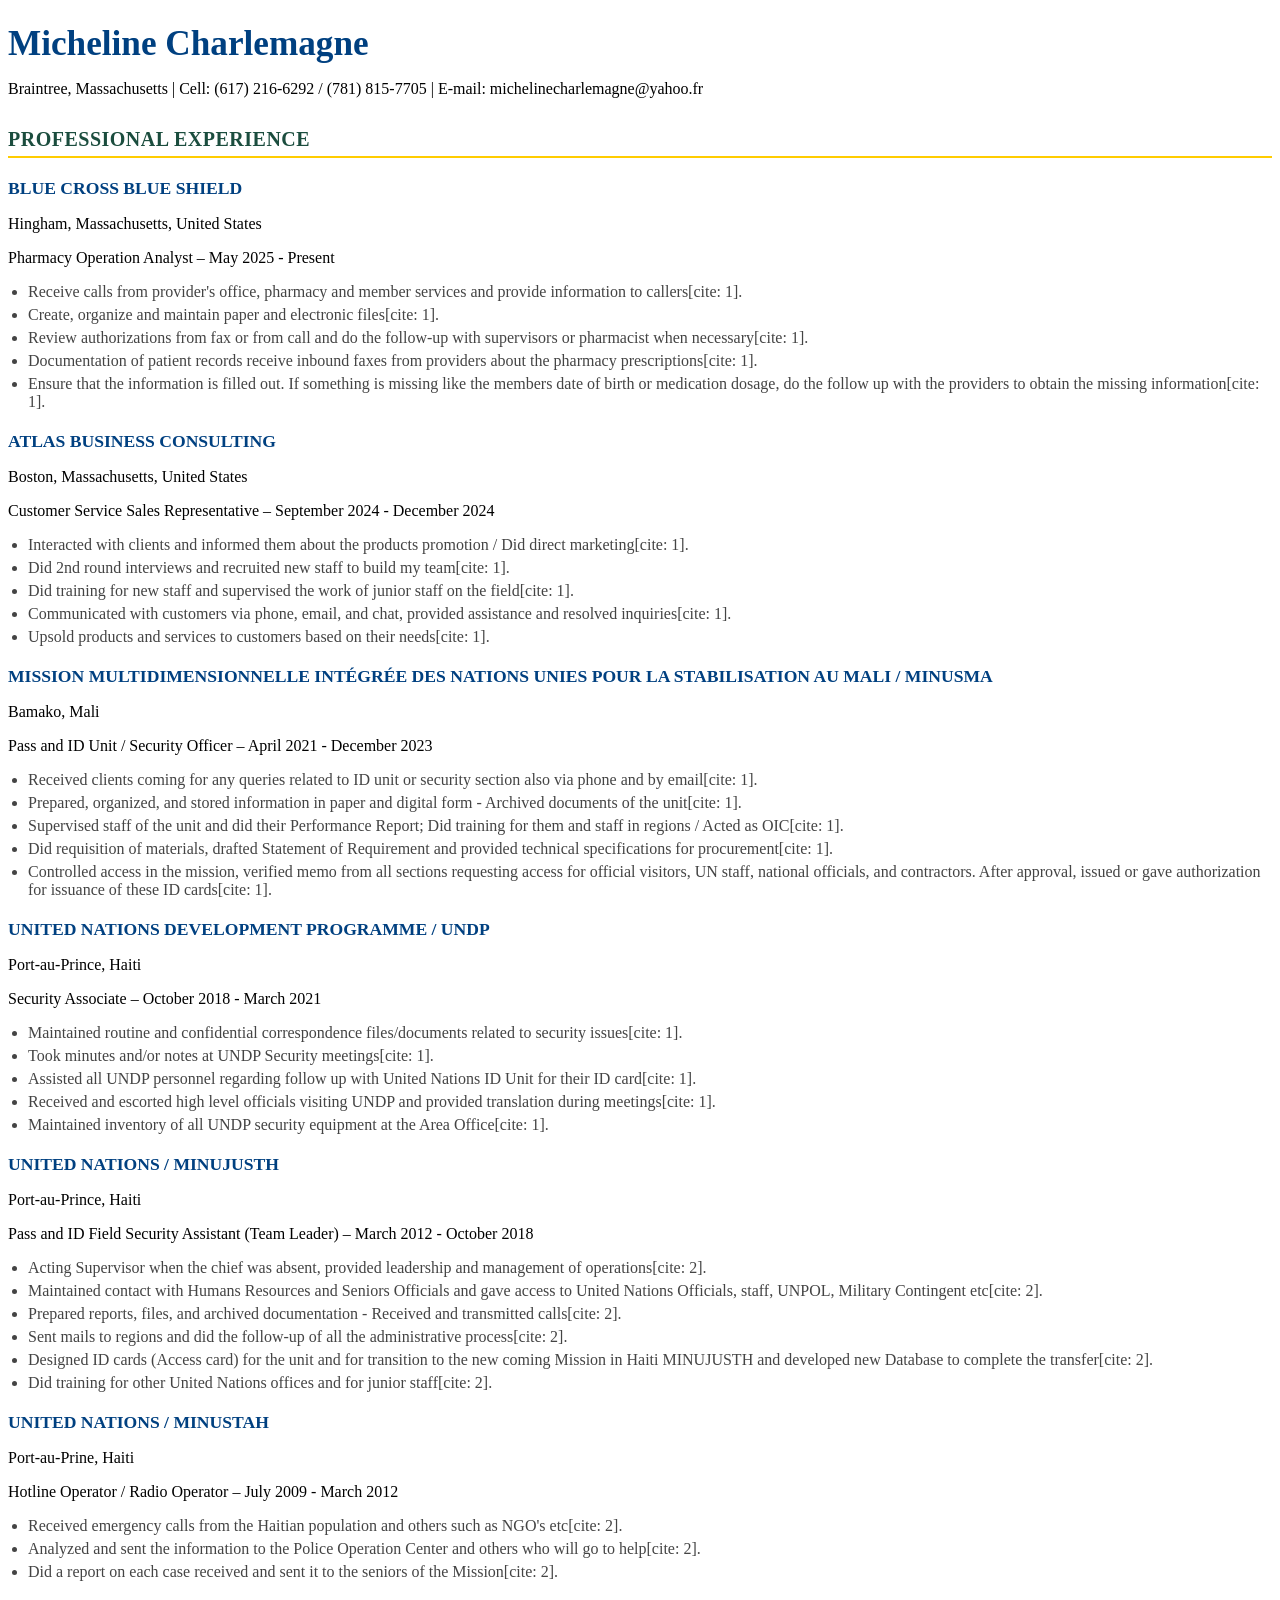
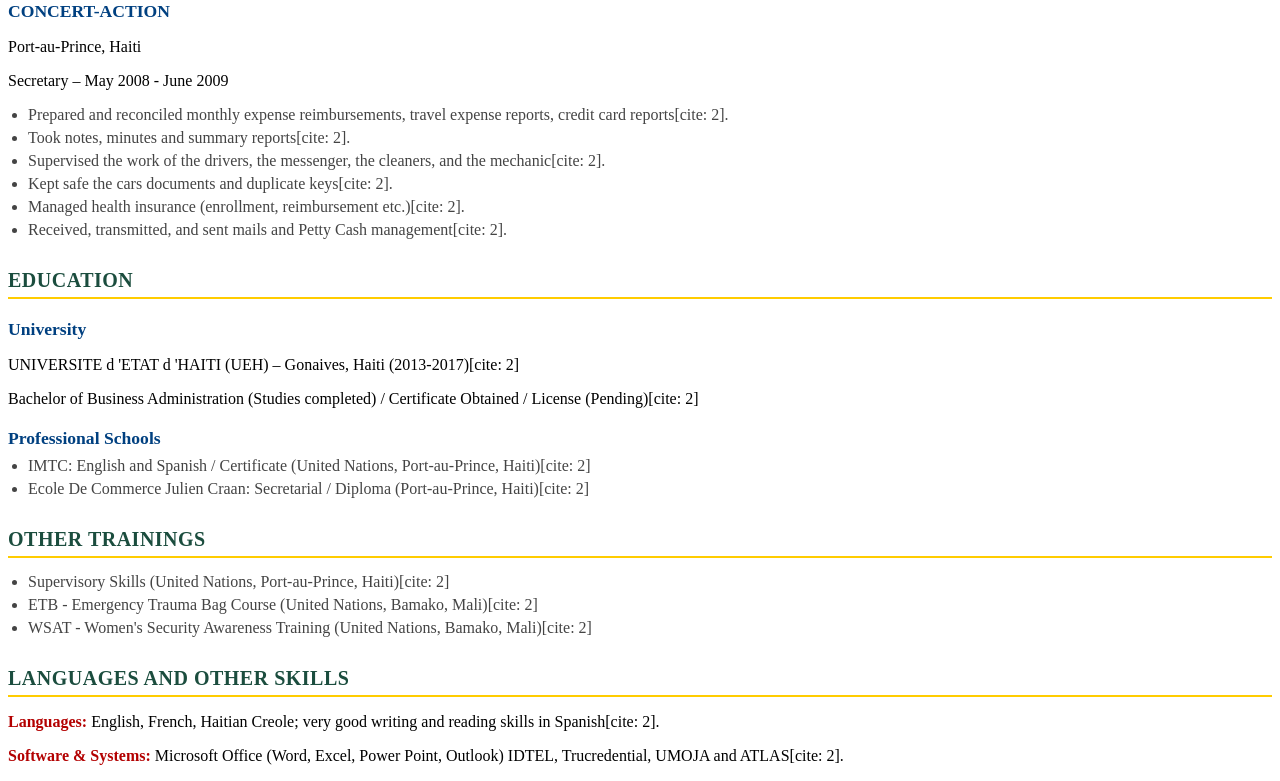
==== index.html @ b06e0fcf "Add files via upload" ====
<!DOCTYPE html>
<html lang="en">
<head>
    <meta charset="UTF-8">
    <title>Micheline Charlemagne - Resume</title>
    <link rel="stylesheet" href="style02.css"> 
</head>
<body>

    <h1>Micheline Charlemagne</h1>
    <p>Braintree, Massachusetts | Cell: (617) 216-6292 / (781) 815-7705 | E-mail: michelinecharlemagne@yahoo.fr</p>

    <h2>Professional Experience</h2>

    <h3>BLUE CROSS BLUE SHIELD</h3>
    <p>Hingham, Massachusetts, United States</p>
    <p>Pharmacy Operation Analyst – May 2025 - Present</p>
    <ul>
        <li>Receive calls from provider's office, pharmacy and member services and provide information to callers[cite: 1].</li>
        <li>Create, organize and maintain paper and electronic files[cite: 1].</li>
        <li>Review authorizations from fax or from call and do the follow-up with supervisors or pharmacist when necessary[cite: 1].</li>
        <li>Documentation of patient records receive inbound faxes from providers about the pharmacy prescriptions[cite: 1].</li>
        <li>Ensure that the information is filled out. If something is missing like the members date of birth or medication dosage, do the follow up with the providers to obtain the missing information[cite: 1].</li>
    </ul>

    <h3>ATLAS BUSINESS CONSULTING</h3>
    <p>Boston, Massachusetts, United States</p>
    <p>Customer Service Sales Representative – September 2024 - December 2024</p>
    <ul>
        <li>Interacted with clients and informed them about the products promotion / Did direct marketing[cite: 1].</li>
        <li>Did 2nd round interviews and recruited new staff to build my team[cite: 1].</li>
        <li>Did training for new staff and supervised the work of junior staff on the field[cite: 1].</li>
        <li>Communicated with customers via phone, email, and chat, provided assistance and resolved inquiries[cite: 1].</li>
        <li>Upsold products and services to customers based on their needs[cite: 1].</li>
    </ul>

    <h3>MISSION MULTIDIMENSIONNELLE INTÉGRÉE DES NATIONS UNIES POUR LA STABILISATION AU MALI / MINUSMA</h3>
    <p>Bamako, Mali</p>
    <p>Pass and ID Unit / Security Officer – April 2021 - December 2023</p>
    <ul>
        <li>Received clients coming for any queries related to ID unit or security section also via phone and by email[cite: 1].</li>
        <li>Prepared, organized, and stored information in paper and digital form - Archived documents of the unit[cite: 1].</li>
        <li>Supervised staff of the unit and did their Performance Report; Did training for them and staff in regions / Acted as OIC[cite: 1].</li>
        <li>Did requisition of materials, drafted Statement of Requirement and provided technical specifications for procurement[cite: 1].</li>
        <li>Controlled access in the mission, verified memo from all sections requesting access for official visitors, UN staff, national officials, and contractors. After approval, issued or gave authorization for issuance of these ID cards[cite: 1].</li>
    </ul>

    <h3>UNITED NATIONS DEVELOPMENT PROGRAMME / UNDP</h3>
    <p>Port-au-Prince, Haiti</p>
    <p>Security Associate – October 2018 - March 2021</p>
    <ul>
        <li>Maintained routine and confidential correspondence files/documents related to security issues[cite: 1].</li>
        <li>Took minutes and/or notes at UNDP Security meetings[cite: 1].</li>
        <li>Assisted all UNDP personnel regarding follow up with United Nations ID Unit for their ID card[cite: 1].</li>
        <li>Received and escorted high level officials visiting UNDP and provided translation during meetings[cite: 1].</li>
        <li>Maintained inventory of all UNDP security equipment at the Area Office[cite: 1].</li>
    </ul>

    <h3>UNITED NATIONS / MINUJUSTH</h3>
    <p>Port-au-Prince, Haiti</p>
    <p>Pass and ID Field Security Assistant (Team Leader) – March 2012 - October 2018</p>
    <ul>
        <li>Acting Supervisor when the chief was absent, provided leadership and management of operations[cite: 2].</li>
        <li>Maintained contact with Humans Resources and Seniors Officials and gave access to United Nations Officials, staff, UNPOL, Military Contingent etc[cite: 2].</li>
        <li>Prepared reports, files, and archived documentation - Received and transmitted calls[cite: 2].</li>
        <li>Sent mails to regions and did the follow-up of all the administrative process[cite: 2].</li>
        <li>Designed ID cards (Access card) for the unit and for transition to the new coming Mission in Haiti MINUJUSTH and developed new Database to complete the transfer[cite: 2].</li>
        <li>Did training for other United Nations offices and for junior staff[cite: 2].</li>
    </ul>

    <h3>UNITED NATIONS / MINUSTAH</h3>
    <p>Port-au-Prine, Haiti</p>
    <p>Hotline Operator / Radio Operator – July 2009 - March 2012</p>
    <ul>
        <li>Received emergency calls from the Haitian population and others such as NGO's etc[cite: 2].</li>
        <li>Analyzed and sent the information to the Police Operation Center and others who will go to help[cite: 2].</li>
        <li>Did a report on each case received and sent it to the seniors of the Mission[cite: 2].</li>
    </ul>

    <h3>CONCERT-ACTION</h3>
    <p>Port-au-Prince, Haiti</p>
    <p>Secretary – May 2008 - June 2009</p>
    <ul>
        <li>Prepared and reconciled monthly expense reimbursements, travel expense reports, credit card reports[cite: 2].</li>
        <li>Took notes, minutes and summary reports[cite: 2].</li>
        <li>Supervised the work of the drivers, the messenger, the cleaners, and the mechanic[cite: 2].</li>
        <li>Kept safe the cars documents and duplicate keys[cite: 2].</li>
        <li>Managed health insurance (enrollment, reimbursement etc.)[cite: 2].</li>
        <li>Received, transmitted, and sent mails and Petty Cash management[cite: 2].</li>
    </ul>

    <h2>Education</h2>

    <h3>University</h3>
    <p>UNIVERSITE d 'ETAT d 'HAITI (UEH) – Gonaives, Haiti (2013-2017)[cite: 2]</p>
    <p>Bachelor of Business Administration (Studies completed) / Certificate Obtained / License (Pending)[cite: 2]</p>

    <h3>Professional Schools</h3>
    <ul>
        <li>IMTC: English and Spanish / Certificate (United Nations, Port-au-Prince, Haiti)[cite: 2]</li>
        <li>Ecole De Commerce Julien Craan: Secretarial / Diploma (Port-au-Prince, Haiti)[cite: 2]</li>
    </ul>

    <h2>Other Trainings</h2>
    <ul>
        <li>Supervisory Skills (United Nations, Port-au-Prince, Haiti)[cite: 2]</li>
        <li>ETB - Emergency Trauma Bag Course (United Nations, Bamako, Mali)[cite: 2]</li>
        <li>WSAT - Women's Security Awareness Training (United Nations, Bamako, Mali)[cite: 2]</li>
    </ul>

    <h2>Languages and Other Skills</h2>
    <p><strong>Languages:</strong> English, French, Haitian Creole; very good writing and reading skills in Spanish[cite: 2].</p>
    <p><strong>Software & Systems:</strong> Microsoft Office (Word, Excel, Power Point, Outlook) IDTEL, Trucredential, UMOJA and ATLAS[cite: 2].</p>

</body>
</html>
---- style02.css ----
CSS
body {
    font-family: Arial, sans-serif;
    line-height: 1.6;
    color: #333333;
    max-width: 850px;
    margin: 0 auto;
    padding: 30px;
    background-color: #f4f6f8;
}

header {
    link rel="stylecss2"href=stule.css2">
    text-align: center;
    background-color: #ffffff;
    padding: 20px;
    border-top: 4px solid #004080; /* Blue */
    margin-bottom: 20px;
    box-shadow: 0 1px 3px rgba(0,0,0,0.1);
}

h1 {
    color: #004080; /* Blue */
    margin-bottom: 8px;
    font-size: 2.2em;
}

address {
    font-style: normal;
    color: #555555;
}

address p {
    display: inline;
    margin: 0 10px;
}

main {
    background-color: #ffffff;
    padding: 30px;
    box-shadow: 0 1px 3px rgba(0,0,0,0.1);
}

h2 {
    color: #1b4d3e; /* Green */
    border-bottom: 2px solid #ffcc00; /* Yellow */
    padding-bottom: 5px;
    margin-top: 30px;
    margin-bottom: 15px;
    font-size: 1.25em;
    text-transform: uppercase;
    letter-spacing: 0.5px;
}

h3 {
    color: #004080; /* Blue */
    margin-top: 20px;
    margin-bottom: 5px;
    font-size: 1.1em;
}

article {
    margin-bottom: 20px;
}

article p {
    margin: 3px 0;
}

strong {
    color: #b30000; /* Red accent for key entity highlights */
}

ul {
    margin-top: 8px;
    margin-bottom: 15px;
    padding-left: 20px;
}

li {
    margin-bottom: 5px;
    color: #444444;
}
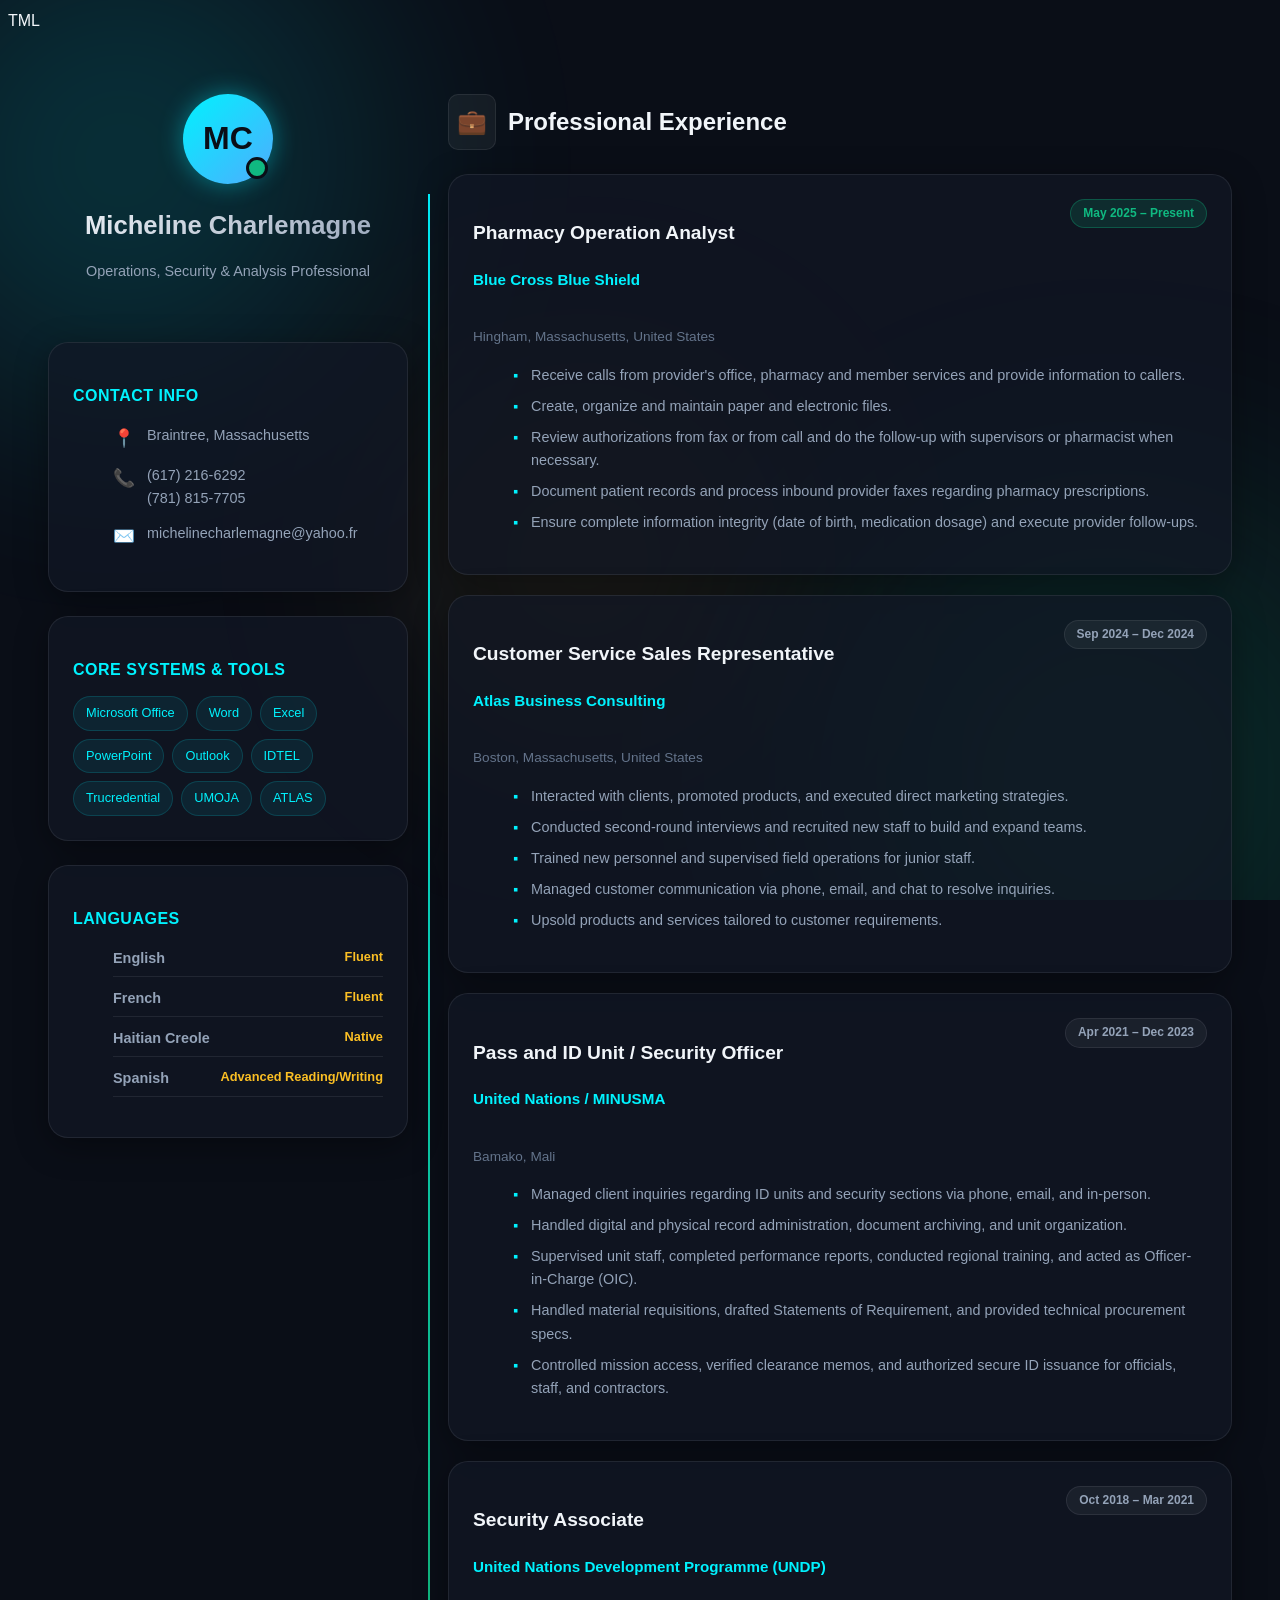
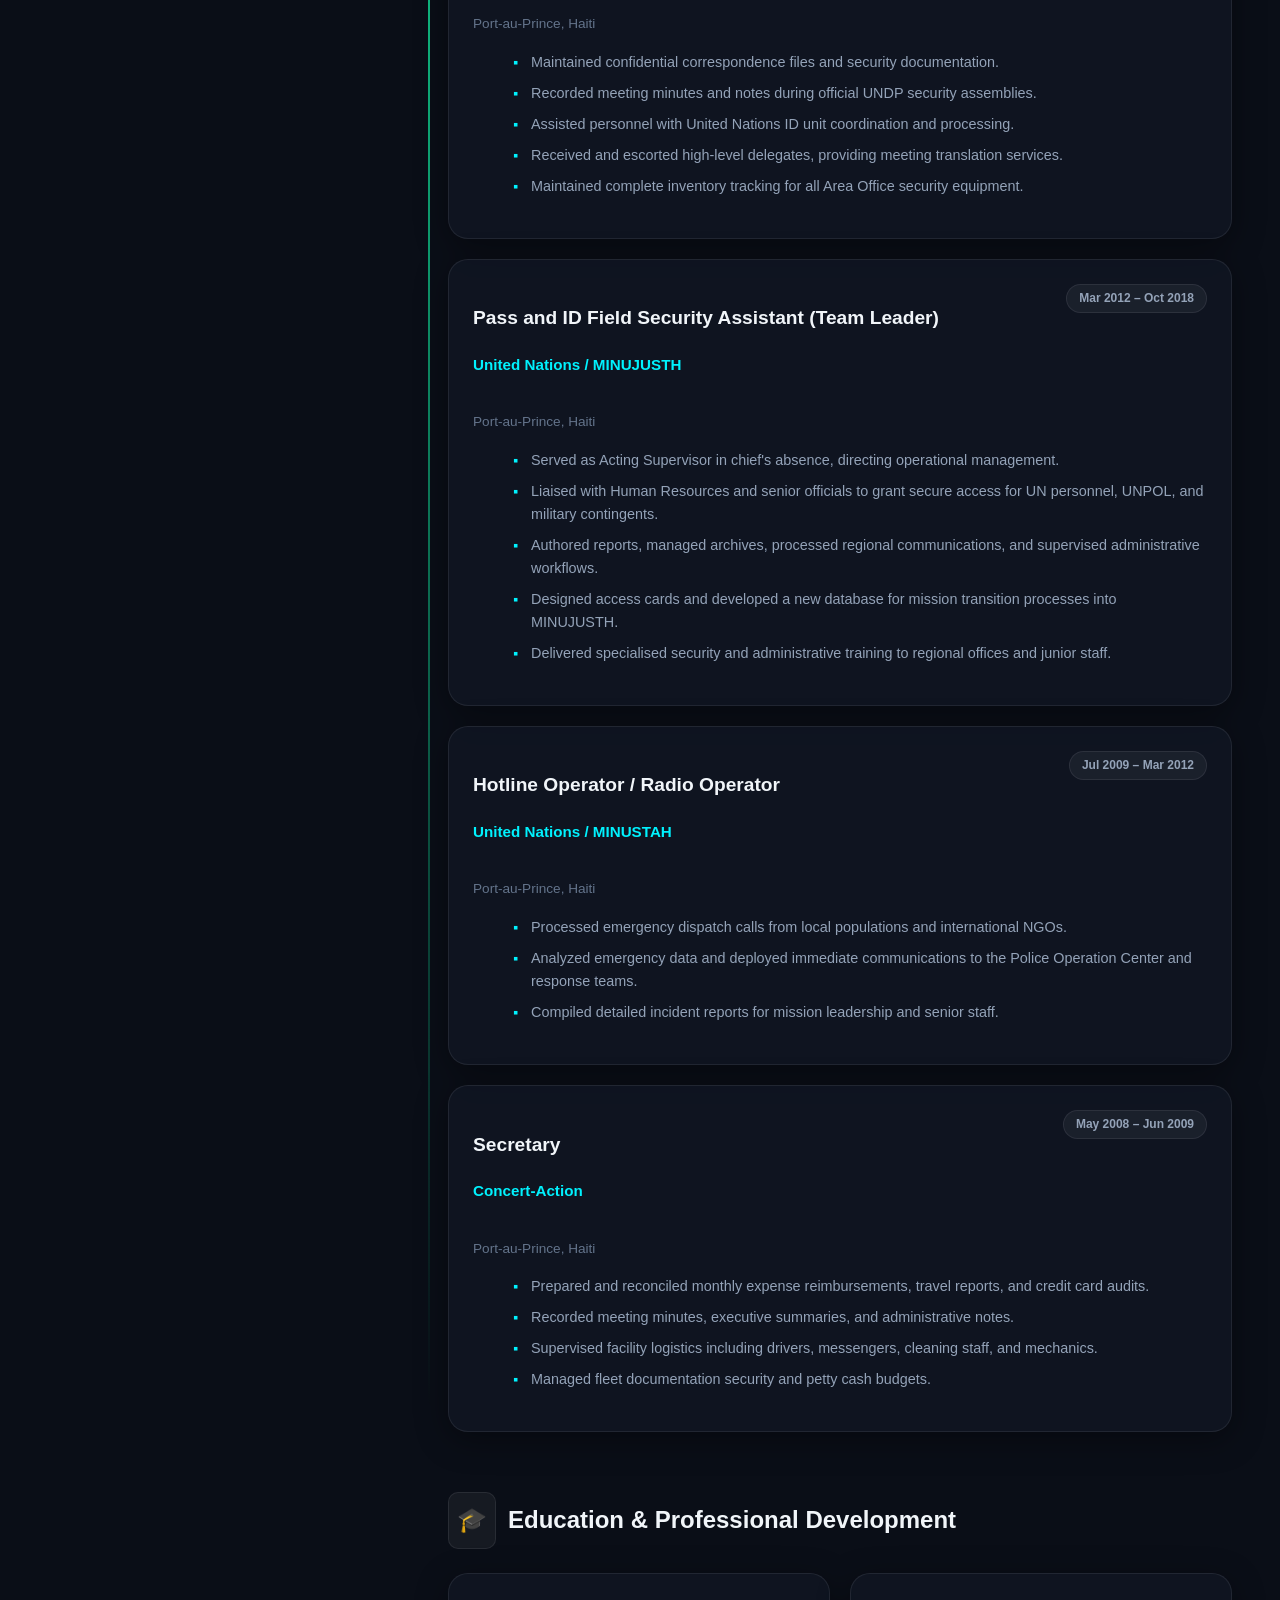
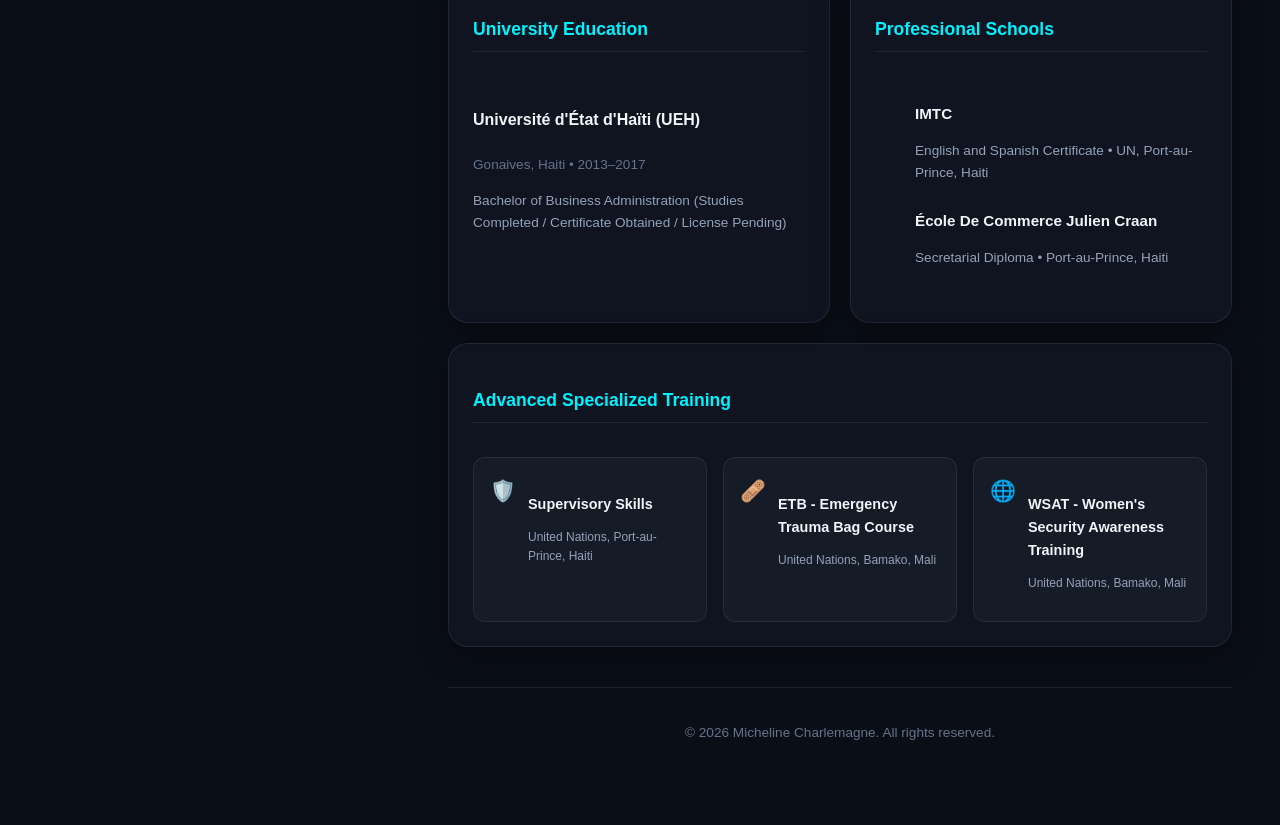
==== commit 8926a7ec: "changing change" ====
--- a/index.html
+++ b/index.html
@@ -1,116 +1,284 @@
+TML
 <!DOCTYPE html>
 <html lang="en">
 <head>
     <meta charset="UTF-8">
-    <title>Micheline Charlemagne - Resume</title>
-    <link rel="stylesheet" href="style02.css"> 
+    <meta name="viewport" content="width=device-width, initial-scale=1.0">
+    <title>Micheline Charlemagne | Professional Portfolio</title>
+    <link rel="stylesheet" href="style.css">
+    <link rel="preconnect" href="https://fonts.googleapis.com">
+    <link rel="preconnect" href="https://fonts.gstatic.com" crossorigin>
+    <link href="https://fonts.googleapis.com/css2?family=Plus+Jakarta+Sans:wght@300;400;500;600;700;800&display=swap" rel="stylesheet">
 </head>
 <body>
 
-    <h1>Micheline Charlemagne</h1>
-    <p>Braintree, Massachusetts | Cell: (617) 216-6292 / (781) 815-7705 | E-mail: michelinecharlemagne@yahoo.fr</p>
-
-    <h2>Professional Experience</h2>
-
-    <h3>BLUE CROSS BLUE SHIELD</h3>
-    <p>Hingham, Massachusetts, United States</p>
-    <p>Pharmacy Operation Analyst – May 2025 - Present</p>
-    <ul>
-        <li>Receive calls from provider's office, pharmacy and member services and provide information to callers[cite: 1].</li>
-        <li>Create, organize and maintain paper and electronic files[cite: 1].</li>
-        <li>Review authorizations from fax or from call and do the follow-up with supervisors or pharmacist when necessary[cite: 1].</li>
-        <li>Documentation of patient records receive inbound faxes from providers about the pharmacy prescriptions[cite: 1].</li>
-        <li>Ensure that the information is filled out. If something is missing like the members date of birth or medication dosage, do the follow up with the providers to obtain the missing information[cite: 1].</li>
-    </ul>
-
-    <h3>ATLAS BUSINESS CONSULTING</h3>
-    <p>Boston, Massachusetts, United States</p>
-    <p>Customer Service Sales Representative – September 2024 - December 2024</p>
-    <ul>
-        <li>Interacted with clients and informed them about the products promotion / Did direct marketing[cite: 1].</li>
-        <li>Did 2nd round interviews and recruited new staff to build my team[cite: 1].</li>
-        <li>Did training for new staff and supervised the work of junior staff on the field[cite: 1].</li>
-        <li>Communicated with customers via phone, email, and chat, provided assistance and resolved inquiries[cite: 1].</li>
-        <li>Upsold products and services to customers based on their needs[cite: 1].</li>
-    </ul>
-
-    <h3>MISSION MULTIDIMENSIONNELLE INTÉGRÉE DES NATIONS UNIES POUR LA STABILISATION AU MALI / MINUSMA</h3>
-    <p>Bamako, Mali</p>
-    <p>Pass and ID Unit / Security Officer – April 2021 - December 2023</p>
-    <ul>
-        <li>Received clients coming for any queries related to ID unit or security section also via phone and by email[cite: 1].</li>
-        <li>Prepared, organized, and stored information in paper and digital form - Archived documents of the unit[cite: 1].</li>
-        <li>Supervised staff of the unit and did their Performance Report; Did training for them and staff in regions / Acted as OIC[cite: 1].</li>
-        <li>Did requisition of materials, drafted Statement of Requirement and provided technical specifications for procurement[cite: 1].</li>
-        <li>Controlled access in the mission, verified memo from all sections requesting access for official visitors, UN staff, national officials, and contractors. After approval, issued or gave authorization for issuance of these ID cards[cite: 1].</li>
-    </ul>
-
-    <h3>UNITED NATIONS DEVELOPMENT PROGRAMME / UNDP</h3>
-    <p>Port-au-Prince, Haiti</p>
-    <p>Security Associate – October 2018 - March 2021</p>
-    <ul>
-        <li>Maintained routine and confidential correspondence files/documents related to security issues[cite: 1].</li>
-        <li>Took minutes and/or notes at UNDP Security meetings[cite: 1].</li>
-        <li>Assisted all UNDP personnel regarding follow up with United Nations ID Unit for their ID card[cite: 1].</li>
-        <li>Received and escorted high level officials visiting UNDP and provided translation during meetings[cite: 1].</li>
-        <li>Maintained inventory of all UNDP security equipment at the Area Office[cite: 1].</li>
-    </ul>
-
-    <h3>UNITED NATIONS / MINUJUSTH</h3>
-    <p>Port-au-Prince, Haiti</p>
-    <p>Pass and ID Field Security Assistant (Team Leader) – March 2012 - October 2018</p>
-    <ul>
-        <li>Acting Supervisor when the chief was absent, provided leadership and management of operations[cite: 2].</li>
-        <li>Maintained contact with Humans Resources and Seniors Officials and gave access to United Nations Officials, staff, UNPOL, Military Contingent etc[cite: 2].</li>
-        <li>Prepared reports, files, and archived documentation - Received and transmitted calls[cite: 2].</li>
-        <li>Sent mails to regions and did the follow-up of all the administrative process[cite: 2].</li>
-        <li>Designed ID cards (Access card) for the unit and for transition to the new coming Mission in Haiti MINUJUSTH and developed new Database to complete the transfer[cite: 2].</li>
-        <li>Did training for other United Nations offices and for junior staff[cite: 2].</li>
-    </ul>
-
-    <h3>UNITED NATIONS / MINUSTAH</h3>
-    <p>Port-au-Prine, Haiti</p>
-    <p>Hotline Operator / Radio Operator – July 2009 - March 2012</p>
-    <ul>
-        <li>Received emergency calls from the Haitian population and others such as NGO's etc[cite: 2].</li>
-        <li>Analyzed and sent the information to the Police Operation Center and others who will go to help[cite: 2].</li>
-        <li>Did a report on each case received and sent it to the seniors of the Mission[cite: 2].</li>
-    </ul>
-
-    <h3>CONCERT-ACTION</h3>
-    <p>Port-au-Prince, Haiti</p>
-    <p>Secretary – May 2008 - June 2009</p>
-    <ul>
-        <li>Prepared and reconciled monthly expense reimbursements, travel expense reports, credit card reports[cite: 2].</li>
-        <li>Took notes, minutes and summary reports[cite: 2].</li>
-        <li>Supervised the work of the drivers, the messenger, the cleaners, and the mechanic[cite: 2].</li>
-        <li>Kept safe the cars documents and duplicate keys[cite: 2].</li>
-        <li>Managed health insurance (enrollment, reimbursement etc.)[cite: 2].</li>
-        <li>Received, transmitted, and sent mails and Petty Cash management[cite: 2].</li>
-    </ul>
-
-    <h2>Education</h2>
-
-    <h3>University</h3>
-    <p>UNIVERSITE d 'ETAT d 'HAITI (UEH) – Gonaives, Haiti (2013-2017)[cite: 2]</p>
-    <p>Bachelor of Business Administration (Studies completed) / Certificate Obtained / License (Pending)[cite: 2]</p>
-
-    <h3>Professional Schools</h3>
-    <ul>
-        <li>IMTC: English and Spanish / Certificate (United Nations, Port-au-Prince, Haiti)[cite: 2]</li>
-        <li>Ecole De Commerce Julien Craan: Secretarial / Diploma (Port-au-Prince, Haiti)[cite: 2]</li>
-    </ul>
-
-    <h2>Other Trainings</h2>
-    <ul>
-        <li>Supervisory Skills (United Nations, Port-au-Prince, Haiti)[cite: 2]</li>
-        <li>ETB - Emergency Trauma Bag Course (United Nations, Bamako, Mali)[cite: 2]</li>
-        <li>WSAT - Women's Security Awareness Training (United Nations, Bamako, Mali)[cite: 2]</li>
-    </ul>
-
-    <h2>Languages and Other Skills</h2>
-    <p><strong>Languages:</strong> English, French, Haitian Creole; very good writing and reading skills in Spanish[cite: 2].</p>
-    <p><strong>Software & Systems:</strong> Microsoft Office (Word, Excel, Power Point, Outlook) IDTEL, Trucredential, UMOJA and ATLAS[cite: 2].</p>
+    <div class="ambient-background">
+        <div class="glow-orb orb-1"></div>
+        <div class="glow-orb orb-2"></div>
+        <div class="glow-orb orb-3"></div>
+    </div>
+
+    <div class="portfolio-layout">
+        
+        <!-- Sidebar / Profile Header -->
+        <aside class="profile-sidebar">
+            <div class="profile-header">
+                <div class="avatar-container">
+                    <span class="avatar-initials">MC</span>
+                    <div class="status-badge" title="Active & Available"></div>
+                </div>
+                <h1>Micheline Charlemagne</h1>
+                <p class="job-title">Operations, Security & Analysis Professional</p>
+            </div>
+
+            <div class="contact-card glass-panel">
+                <h3>Contact Info</h3>
+                <ul>
+                    <li>
+                        <span class="icon">📍</span>
+                        <span>Braintree, Massachusetts</span>
+                    </li>
+                    <li>
+                        <span class="icon">📞</span>
+                        <div class="phones">
+                            <a href="tel:6172166292">(617) 216-6292</a><br>
+                            <a href="tel:7818157705">(781) 815-7705</a>
+                        </div>
+                    </li>
+                    <li>
+                        <span class="icon">✉️</span>
+                        <a href="mailto:michelinecharlemagne@yahoo.fr">michelinecharlemagne@yahoo.fr</a>
+                    </li>
+                </ul>
+            </div>
+
+            <div class="skills-card glass-panel">
+                <h3>Core Systems & Tools</h3>
+                <div class="tag-cloud">
+                    <span>Microsoft Office</span>
+                    <span>Word</span>
+                    <span>Excel</span>
+                    <span>PowerPoint</span>
+                    <span>Outlook</span>
+                    <span>IDTEL</span>
+                    <span>Trucredential</span>
+                    <span>UMOJA</span>
+                    <span>ATLAS</span>
+                </div>
+            </div>
+
+            <div class="languages-card glass-panel">
+                <h3>Languages</h3>
+                <ul class="lang-list">
+                    <li><strong>English</strong> <span class="level">Fluent</span></li>
+                    <li><strong>French</strong> <span class="level">Fluent</span></li>
+                    <li><strong>Haitian Creole</strong> <span class="level">Native</span></li>
+                    <li><strong>Spanish</strong> <span class="level">Advanced Reading/Writing</span></li>
+                </ul>
+            </div>
+        </aside>
+
+        <!-- Main Content Area -->
+        <main class="main-content">
+            
+            <!-- Professional Experience Section -->
+            <section class="content-section">
+                <h2><span class="heading-icon">💼</span> Professional Experience</h2>
+                
+                <div class="timeline">
+
+                    <article class="timeline-card glass-panel">
+                        <div class="card-header">
+                            <div>
+                                <h3>Pharmacy Operation Analyst</h3>
+                                <h4 class="company">Blue Cross Blue Shield</h4>
+                            </div>
+                            <span class="date-badge current">May 2025 – Present</span>
+                        </div>
+                        <p class="location">Hingham, Massachusetts, United States</p>
+                        <ul class="bullet-list">
+                            <li>Receive calls from provider's office, pharmacy and member services and provide information to callers.</li>
+                            <li>Create, organize and maintain paper and electronic files.</li>
+                            <li>Review authorizations from fax or from call and do the follow-up with supervisors or pharmacist when necessary.</li>
+                            <li>Document patient records and process inbound provider faxes regarding pharmacy prescriptions.</li>
+                            <li>Ensure complete information integrity (date of birth, medication dosage) and execute provider follow-ups.</li>
+                        </ul>
+                    </article>
+
+                    <article class="timeline-card glass-panel">
+                        <div class="card-header">
+                            <div>
+                                <h3>Customer Service Sales Representative</h3>
+                                <h4 class="company">Atlas Business Consulting</h4>
+                            </div>
+                            <span class="date-badge">Sep 2024 – Dec 2024</span>
+                        </div>
+                        <p class="location">Boston, Massachusetts, United States</p>
+                        <ul class="bullet-list">
+                            <li>Interacted with clients, promoted products, and executed direct marketing strategies.</li>
+                            <li>Conducted second-round interviews and recruited new staff to build and expand teams.</li>
+                            <li>Trained new personnel and supervised field operations for junior staff.</li>
+                            <li>Managed customer communication via phone, email, and chat to resolve inquiries.</li>
+                            <li>Upsold products and services tailored to customer requirements.</li>
+                        </ul>
+                    </article>
+
+                    <article class="timeline-card glass-panel">
+                        <div class="card-header">
+                            <div>
+                                <h3>Pass and ID Unit / Security Officer</h3>
+                                <h4 class="company">United Nations / MINUSMA</h4>
+                            </div>
+                            <span class="date-badge">Apr 2021 – Dec 2023</span>
+                        </div>
+                        <p class="location">Bamako, Mali</p>
+                        <ul class="bullet-list">
+                            <li>Managed client inquiries regarding ID units and security sections via phone, email, and in-person.</li>
+                            <li>Handled digital and physical record administration, document archiving, and unit organization.</li>
+                            <li>Supervised unit staff, completed performance reports, conducted regional training, and acted as Officer-in-Charge (OIC).</li>
+                            <li>Handled material requisitions, drafted Statements of Requirement, and provided technical procurement specs.</li>
+                            <li>Controlled mission access, verified clearance memos, and authorized secure ID issuance for officials, staff, and contractors.</li>
+                        </ul>
+                    </article>
+
+                    <article class="timeline-card glass-panel">
+                        <div class="card-header">
+                            <div>
+                                <h3>Security Associate</h3>
+                                <h4 class="company">United Nations Development Programme (UNDP)</h4>
+                            </div>
+                            <span class="date-badge">Oct 2018 – Mar 2021</span>
+                        </div>
+                        <p class="location">Port-au-Prince, Haiti</p>
+                        <ul class="bullet-list">
+                            <li>Maintained confidential correspondence files and security documentation.</li>
+                            <li>Recorded meeting minutes and notes during official UNDP security assemblies.</li>
+                            <li>Assisted personnel with United Nations ID unit coordination and processing.</li>
+                            <li>Received and escorted high-level delegates, providing meeting translation services.</li>
+                            <li>Maintained complete inventory tracking for all Area Office security equipment.</li>
+                        </ul>
+                    </article>
+
+                    <article class="timeline-card glass-panel">
+                        <div class="card-header">
+                            <div>
+                                <h3>Pass and ID Field Security Assistant (Team Leader)</h3>
+                                <h4 class="company">United Nations / MINUJUSTH</h4>
+                            </div>
+                            <span class="date-badge">Mar 2012 – Oct 2018</span>
+                        </div>
+                        <p class="location">Port-au-Prince, Haiti</p>
+                        <ul class="bullet-list">
+                            <li>Served as Acting Supervisor in chief's absence, directing operational management.</li>
+                            <li>Liaised with Human Resources and senior officials to grant secure access for UN personnel, UNPOL, and military contingents.</li>
+                            <li>Authored reports, managed archives, processed regional communications, and supervised administrative workflows.</li>
+                            <li>Designed access cards and developed a new database for mission transition processes into MINUJUSTH.</li>
+                            <li>Delivered specialised security and administrative training to regional offices and junior staff.</li>
+                        </ul>
+                    </article>
+
+                    <article class="timeline-card glass-panel">
+                        <div class="card-header">
+                            <div>
+                                <h3>Hotline Operator / Radio Operator</h3>
+                                <h4 class="company">United Nations / MINUSTAH</h4>
+                            </div>
+                            <span class="date-badge">Jul 2009 – Mar 2012</span>
+                        </div>
+                        <p class="location">Port-au-Prince, Haiti</p>
+                        <ul class="bullet-list">
+                            <li>Processed emergency dispatch calls from local populations and international NGOs.</li>
+                            <li>Analyzed emergency data and deployed immediate communications to the Police Operation Center and response teams.</li>
+                            <li>Compiled detailed incident reports for mission leadership and senior staff.</li>
+                        </ul>
+                    </article>
+
+                    <article class="timeline-card glass-panel">
+                        <div class="card-header">
+                            <div>
+                                <h3>Secretary</h3>
+                                <h4 class="company">Concert-Action</h4>
+                            </div>
+                            <span class="date-badge">May 2008 – Jun 2009</span>
+                        </div>
+                        <p class="location">Port-au-Prince, Haiti</p>
+                        <ul class="bullet-list">
+                            <li>Prepared and reconciled monthly expense reimbursements, travel reports, and credit card audits.</li>
+                            <li>Recorded meeting minutes, executive summaries, and administrative notes.</li>
+                            <li>Supervised facility logistics including drivers, messengers, cleaning staff, and mechanics.</li>
+                            <li>Managed fleet documentation security and petty cash budgets.</li>
+                        </ul>
+                    </article>
+
+                </div>
+            </section>
+
+            <!-- Education & Training Section -->
+            <section class="content-section">
+                <h2><span class="heading-icon">🎓</span> Education & Professional Development</h2>
+                
+                <div class="grid-container">
+                    
+                    <div class="glass-panel info-card">
+                        <h3>University Education</h3>
+                        <div class="edu-item">
+                            <h4>Université d'État d'Haïti (UEH)</h4>
+                            <p class="location">Gonaives, Haiti • 2013–2017</p>
+                            <p class="detail">Bachelor of Business Administration (Studies Completed / Certificate Obtained / License Pending)</p>
+                        </div>
+                    </div>
+
+                    <div class="glass-panel info-card">
+                        <h3>Professional Schools</h3>
+                        <ul class="clean-list">
+                            <li>
+                                <strong>IMTC</strong>
+                                <p>English and Spanish Certificate • UN, Port-au-Prince, Haiti</p>
+                            </li>
+                            <li>
+                                <strong>École De Commerce Julien Craan</strong>
+                                <p>Secretarial Diploma • Port-au-Prince, Haiti</p>
+                            </li>
+                        </ul>
+                    </div>
+
+                    <div class="glass-panel info-card full-span">
+                        <h3>Advanced Specialized Training</h3>
+                        <div class="trainings-grid">
+                            <div class="training-badge">
+                                <span class="badge-icon">🛡️</span>
+                                <div>
+                                    <h4>Supervisory Skills</h4>
+                                    <p>United Nations, Port-au-Prince, Haiti</p>
+                                </div>
+                            </div>
+                            <div class="training-badge">
+                                <span class="badge-icon">🩹</span>
+                                <div>
+                                    <h4>ETB - Emergency Trauma Bag Course</h4>
+                                    <p>United Nations, Bamako, Mali</p>
+                                </div>
+                            </div>
+                            <div class="training-badge">
+                                <span class="badge-icon">🌐</span>
+                                <div>
+                                    <h4>WSAT - Women's Security Awareness Training</h4>
+                                    <p>United Nations, Bamako, Mali</p>
+                                </div>
+                            </div>
+                        </div>
+                    </div>
+
+                </div>
+            </section>
+
+            <footer class="site-footer">
+                <p>&copy; 2026 Micheline Charlemagne. All rights reserved.</p>
+            </footer>
+
+        </main>
+
+    </div>
 
 </body>
-</html>+</html
--- a/style.css
+++ b/style.css
@@ -0,0 +1,549 @@
+CSS
+/* ==========================================
+   CSS RESET & VARIABLES
+   ========================================== */
+*, *::before, *::after {
+    box-sizing: border-box;
+    margin: 0;
+    padding: 0;
+}
+
+:root {
+    --bg-deep: #0a0e17;
+    --bg-surface: rgba(18, 24, 38, 0.7);
+    --bg-surface-hover: rgba(26, 35, 53, 0.85);
+    --border-color: rgba(255, 255, 255, 0.08);
+    --border-glow: rgba(0, 242, 254, 0.3);
+    
+    --text-primary: #f1f5f9;
+    --text-secondary: #94a3b8;
+    --text-muted: #64748b;
+    
+    --accent-blue: #00f2fe;
+    --accent-green: #10b981;
+    --accent-yellow: #fbbf24;
+    --accent-red: #f43f5e;
+    
+    --gradient-main: linear-gradient(135deg, #00f2fe 0%, #4facfe 100%);
+    --gradient-accent: linear-gradient(135deg, #fbbf24 0%, #f59e0b 100%);
+    --gradient-header: linear-gradient(135deg, #f1f5f9 0%, #94a3b8 100%);
+    
+    --font-main: 'Plus Jakarta Sans', sans-serif;
+    --radius-lg: 20px;
+    --radius-md: 12px;
+    --transition: all 0.3s cubic-bezier(0.4, 0, 0.2, 1);
+}
+
+body {
+    font-family: var(--font-main);
+    background-color: var(--bg-deep);
+    color: var(--text-primary);
+    min-height: 100vh;
+    overflow-x: hidden;
+    line-height: 1.6;
+    position: relative;
+}
+
+/* ==========================================
+   ANIMATED AMBIENT BACKGROUND
+   ========================================== */
+.ambient-background {
+    position: fixed;
+    top: 0;
+    left: 0;
+    width: 100%;
+    height: 100%;
+    pointer-events: none;
+    z-index: -1;
+    overflow: hidden;
+}
+
+.glow-orb {
+    position: absolute;
+    filter: blur(120px);
+    border-radius: 50%;
+    opacity: 0.15;
+    animation: floatOrb 20s infinite alternate ease-in-out;
+}
+
+.orb-1 {
+    width: 500px;
+    height: 500px;
+    background: var(--accent-blue);
+    top: -10%;
+    left: -10%;
+}
+
+.orb-2 {
+    width: 600px;
+    height: 600px;
+    background: var(--accent-green);
+    bottom: -20%;
+    right: -10%;
+    animation-delay: -5s;
+}
+
+.orb-3 {
+    width: 400px;
+    height: 400px;
+    background: var(--accent-yellow);
+    top: 40%;
+    left: 30%;
+    animation-delay: -10s;
+    opacity: 0.08;
+}
+
+@keyframes floatOrb {
+    0% { transform: translate(0, 0) scale(1); }
+    100% { transform: translate(50px, 80px) scale(1.1); }
+}
+
+/* ==========================================
+   LAYOUT STRUCTURE
+   ========================================== */
+.portfolio-layout {
+    display: grid;
+    grid-template-columns: 360px 1fr;
+    max-width: 1440px;
+    margin: 0 auto;
+    padding: 40px;
+    gap: 40px;
+}
+
+/* Glassmorphic Panel Component */
+.glass-panel {
+    background: var(--bg-surface);
+    backdrop-filter: blur(16px);
+    -webkit-backdrop-filter: blur(16px);
+    border: 1px solid var(--border-color);
+    border-radius: var(--radius-lg);
+    padding: 24px;
+    box-shadow: 0 8px 32px 0 rgba(0, 0, 0, 0.37);
+    transition: var(--transition);
+}
+
+.glass-panel:hover {
+    border-color: rgba(255, 255, 255, 0.15);
+    box-shadow: 0 12px 40px 0 rgba(0, 242, 254, 0.08);
+}
+
+/* ==========================================
+   SIDEBAR STYLING
+   ========================================== */
+.profile-sidebar {
+    display: flex;
+    flex-direction: column;
+    gap: 24px;
+    position: sticky;
+    top: 40px;
+    height: fit-content;
+}
+
+.profile-header {
+    text-align: center;
+    padding: 20px 0;
+}
+
+.avatar-container {
+    width: 90px;
+    height: 90px;
+    margin: 0 auto 16px;
+    background: var(--gradient-main);
+    border-radius: 50%;
+    display: flex;
+    align-items: center;
+    justify-content: center;
+    position: relative;
+    box-shadow: 0 0 25px rgba(0, 242, 254, 0.4);
+}
+
+.avatar-initials {
+    font-size: 2rem;
+    font-weight: 800;
+    color: var(--bg-deep);
+}
+
+.status-badge {
+    position: absolute;
+    bottom: 5px;
+    right: 5px;
+    width: 16px;
+    height: 16px;
+    background-color: var(--accent-green);
+    border: 3px solid var(--bg-deep);
+    border-radius: 50%;
+    animation: pulseBadge 2s infinite;
+}
+
+@keyframes pulseBadge {
+    0% { box-shadow: 0 0 0 0 rgba(16, 185, 129, 0.4); }
+    70% { box-shadow: 0 0 0 8px rgba(16, 185, 129, 0); }
+    100% { box-shadow: 0 0 0 0 rgba(16, 185, 129, 0); }
+}
+
+.profile-sidebar h1 {
+    font-size: 1.6rem;
+    font-weight: 700;
+    margin-bottom: 6px;
+    background: var(--gradient-header);
+    -webkit-background-clip: text;
+    -webkit-text-fill-color: transparent;
+}
+
+.job-title {
+    font-size: 0.9rem;
+    color: var(--text-secondary);
+    font-weight: 500;
+}
+
+.profile-sidebar h3 {
+    font-size: 1rem;
+    font-weight: 600;
+    margin-bottom: 14px;
+    color: var(--accent-blue);
+    text-transform: uppercase;
+    letter-spacing: 0.5px;
+}
+
+/* Contact List */
+.contact-card ul {
+    list-style: none;
+    display: flex;
+    flex-direction: column;
+    gap: 12px;
+}
+
+.contact-card li {
+    display: flex;
+    align-items: flex-start;
+    gap: 12px;
+    font-size: 0.9rem;
+    color: var(--text-secondary);
+}
+
+.contact-card a {
+    color: var(--text-secondary);
+    text-decoration: none;
+    transition: var(--transition);
+}
+
+.contact-card a:hover {
+    color: var(--accent-blue);
+}
+
+.icon {
+    font-size: 1.1rem;
+}
+
+/* Skills Tag Cloud */
+.tag-cloud {
+    display: flex;
+    flex-wrap: wrap;
+    gap: 8px;
+}
+
+.tag-cloud span {
+    background: rgba(0, 242, 254, 0.08);
+    color: var(--accent-blue);
+    padding: 6px 12px;
+    border-radius: 20px;
+    font-size: 0.8rem;
+    font-weight: 500;
+    border: 1px solid rgba(0, 242, 254, 0.15);
+    transition: var(--transition);
+}
+
+.tag-cloud span:hover {
+    background: rgba(0, 242, 254, 0.2);
+    transform: translateY(-2px);
+}
+
+/* Languages List */
+.lang-list {
+    list-style: none;
+    display: flex;
+    flex-direction: column;
+    gap: 10px;
+}
+
+.lang-list li {
+    display: flex;
+    justify-content: space-between;
+    font-size: 0.9rem;
+    color: var(--text-secondary);
+    border-bottom: 1px solid var(--border-color);
+    padding-bottom: 6px;
+}
+
+.lang-list .level {
+    color: var(--accent-yellow);
+    font-size: 0.8rem;
+    font-weight: 600;
+}
+
+/* ==========================================
+   MAIN CONTENT & TIMELINE
+   ========================================== */
+.main-content {
+    display: flex;
+    flex-direction: column;
+    gap: 40px;
+}
+
+.content-section h2 {
+    font-size: 1.5rem;
+    font-weight: 700;
+    margin-bottom: 24px;
+    display: flex;
+    align-items: center;
+    gap: 12px;
+    color: var(--text-primary);
+}
+
+.heading-icon {
+    background: rgba(255, 255, 255, 0.05);
+    padding: 8px;
+    border-radius: 10px;
+    border: 1px solid var(--border-color);
+}
+
+/* Timeline Styling */
+.timeline {
+    position: relative;
+    display: flex;
+    flex-direction: column;
+    gap: 20px;
+}
+
+.timeline::before {
+    content: '';
+    position: absolute;
+    top: 20px;
+    bottom: 20px;
+    left: -20px;
+    width: 2px;
+    background: linear-gradient(to bottom, var(--accent-blue), var(--accent-green), transparent);
+}
+
+.timeline-card {
+    position: relative;
+    transition: var(--transition);
+}
+
+.timeline-card:hover {
+    transform: translateX(6px);
+    background: var(--bg-surface-hover);
+}
+
+.card-header {
+    display: flex;
+    justify-content: space-between;
+    align-items: flex-start;
+    flex-wrap: wrap;
+    gap: 10px;
+    margin-bottom: 8px;
+}
+
+.timeline-card h3 {
+    font-size: 1.2rem;
+    font-weight: 700;
+    color: var(--text-primary);
+}
+
+.company {
+    font-size: 0.95rem;
+    font-weight: 600;
+    color: var(--accent-blue);
+    margin-top: 2px;
+}
+
+.date-badge {
+    background: rgba(255, 255, 255, 0.05);
+    border: 1px solid var(--border-color);
+    padding: 4px 12px;
+    border-radius: 20px;
+    font-size: 0.75rem;
+    font-weight: 600;
+    color: var(--text-secondary);
+}
+
+.date-badge.current {
+    background: rgba(16, 185, 129, 0.15);
+    color: var(--accent-green);
+    border-color: rgba(16, 185, 129, 0.3);
+}
+
+.location {
+    font-size: 0.85rem;
+    color: var(--text-muted);
+    margin-bottom: 14px;
+}
+
+.bullet-list {
+    list-style-type: none;
+    display: flex;
+    flex-direction: column;
+    gap: 8px;
+}
+
+.bullet-list li {
+    position: relative;
+    padding-left: 18px;
+    font-size: 0.9rem;
+    color: var(--text-secondary);
+}
+
+.bullet-list li::before {
+    content: '▪';
+    position: absolute;
+    left: 0;
+    color: var(--accent-blue);
+    font-weight: bold;
+}
+
+/* ==========================================
+   GRID CARDS (EDUCATION & TRAININGS)
+   ========================================== */
+.grid-container {
+    display: grid;
+    grid-template-columns: repeat(2, 1fr);
+    gap: 20px;
+}
+
+.info-card {
+    display: flex;
+    flex-direction: column;
+    gap: 16px;
+}
+
+.info-card.full-span {
+    grid-column: span 2;
+}
+
+.info-card h3 {
+    font-size: 1.1rem;
+    font-weight: 600;
+    color: var(--accent-blue);
+    border-bottom: 1px solid var(--border-color);
+    padding-bottom: 8px;
+}
+
+.edu-item h4 {
+    font-size: 1rem;
+    font-weight: 700;
+    color: var(--text-primary);
+}
+
+.edu-item .detail {
+    font-size: 0.85rem;
+    color: var(--text-secondary);
+    margin-top: 4px;
+}
+
+.clean-list {
+    list-style: none;
+    display: flex;
+    flex-direction: column;
+    gap: 12px;
+}
+
+.clean-list li strong {
+    color: var(--text-primary);
+    font-size: 0.95rem;
+}
+
+.clean-list li p {
+    font-size: 0.85rem;
+    color: var(--text-secondary);
+}
+
+/* Training Badges Grid */
+.trainings-grid {
+    display: grid;
+    grid-template-columns: repeat(3, 1fr);
+    gap: 16px;
+}
+
+.training-badge {
+    background: rgba(255, 255, 255, 0.03);
+    border: 1px solid var(--border-color);
+    padding: 16px;
+    border-radius: var(--radius-md);
+    display: flex;
+    align-items: flex-start;
+    gap: 12px;
+    transition: var(--transition);
+}
+
+.training-badge:hover {
+    background: rgba(255, 255, 255, 0.06);
+    border-color: rgba(0, 242, 254, 0.3);
+    transform: translateY(-3px);
+}
+
+.badge-icon {
+    font-size: 1.3rem;
+}
+
+.training-badge h4 {
+    font-size: 0.9rem;
+    font-weight: 600;
+    color: var(--text-primary);
+    margin-bottom: 4px;
+}
+
+.training-badge p {
+    font-size: 0.75rem;
+    color: var(--text-secondary);
+}
+
+/* Footer */
+.site-footer {
+    text-align: center;
+    padding: 20px 0;
+    color: var(--text-muted);
+    font-size: 0.85rem;
+    border-top: 1px solid var(--border-color);
+}
+
+/* ==========================================
+   RESPONSIVE MEDIA QUERIES
+   ========================================== */
+@keyframes fadeIn {
+    from { opacity: 0; transform: translateY(20px); }
+    to { opacity: 1; transform: translateY(0); }
+}
+
+.portfolio-layout > * {
+    animation: fadeIn 0.8s cubic-bezier(0.16, 1, 0.3, 1) forwards;
+}
+
+@media (max-width: 1024px) {
+    .portfolio-layout {
+        grid-template-columns: 1fr;
+        padding: 20px;
+    }
+    
+    .profile-sidebar {
+        position: static;
+        height: auto;
+    }
+    
+    .trainings-grid {
+        grid-template-columns: 1fr;
+    }
+}
+
+@media (max-width: 768px) {
+    .grid-container {
+        grid-template-columns: 1fr;
+    }
+    
+    .info-card.full-span {
+        grid-column: span 1;
+    }
+    
+    .timeline::before {
+        display: none;
+    }
+}
